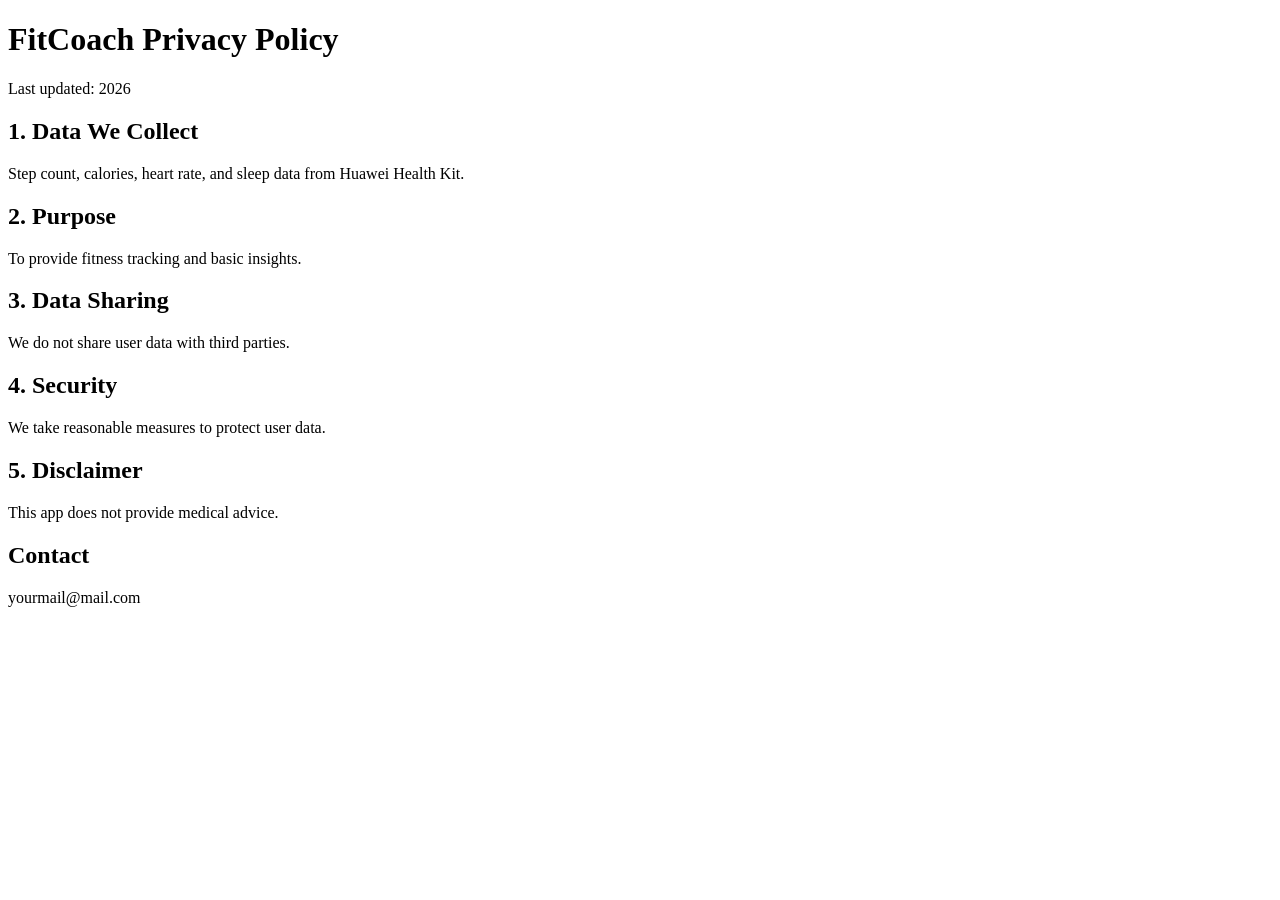
==== privacy.html @ 081ae704 "Create privacy.html" ====
<!DOCTYPE html>
<html>
<head>
  <title>FitCoach Privacy Policy</title>
  <meta charset="UTF-8">
</head>
<body>
  <h1>FitCoach Privacy Policy</h1>
  <p>Last updated: 2026</p>

  <h2>1. Data We Collect</h2>
  <p>Step count, calories, heart rate, and sleep data from Huawei Health Kit.</p>

  <h2>2. Purpose</h2>
  <p>To provide fitness tracking and basic insights.</p>

  <h2>3. Data Sharing</h2>
  <p>We do not share user data with third parties.</p>

  <h2>4. Security</h2>
  <p>We take reasonable measures to protect user data.</p>

  <h2>5. Disclaimer</h2>
  <p>This app does not provide medical advice.</p>

  <h2>Contact</h2>
  <p>yourmail@mail.com</p>
</body>
</html>
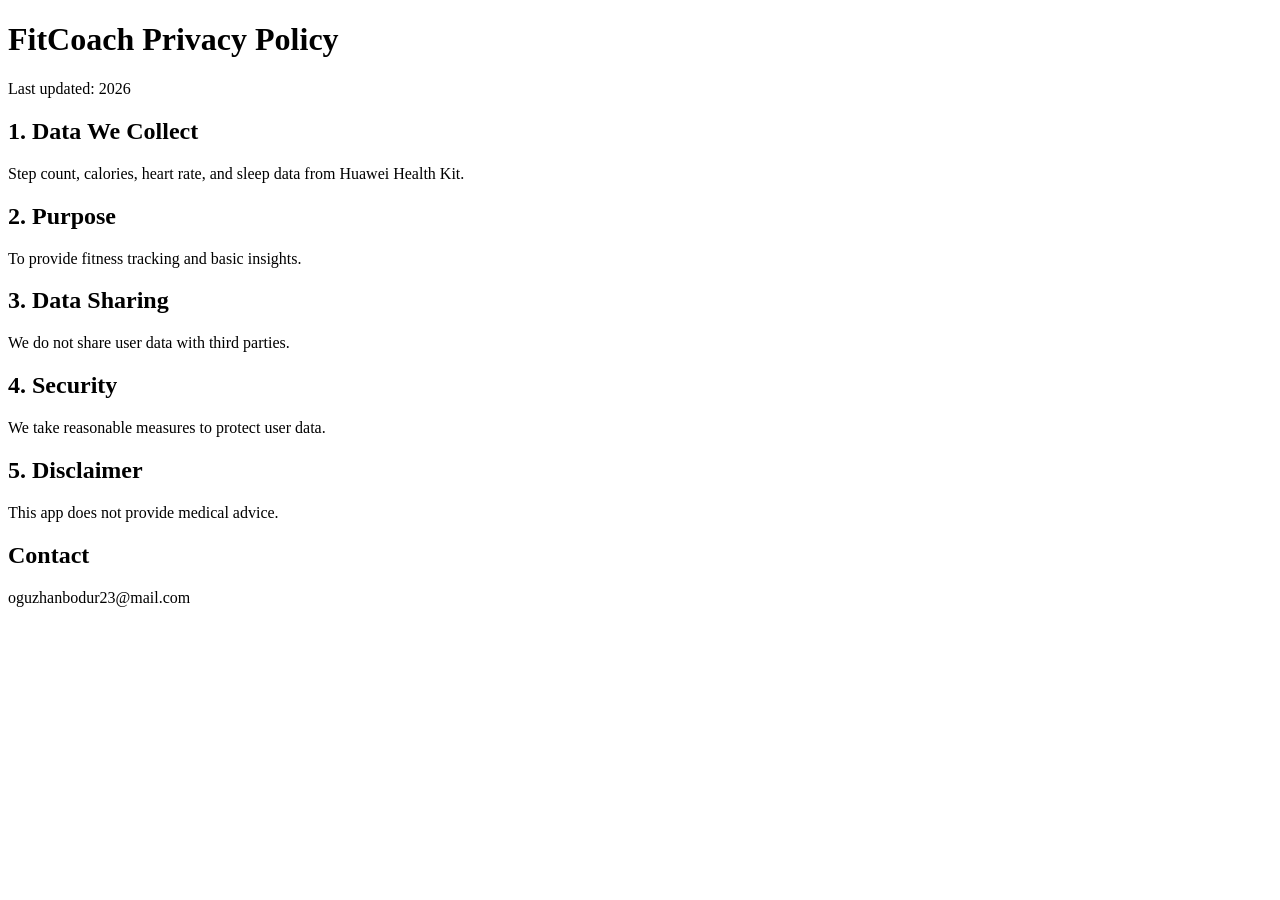
==== commit f3a43e09: "Update privacy.html" ====
--- a/privacy.html
+++ b/privacy.html
@@ -24,6 +24,6 @@
   <p>This app does not provide medical advice.</p>
 
   <h2>Contact</h2>
-  <p>yourmail@mail.com</p>
+  <p>oguzhanbodur23@mail.com</p>
 </body>
 </html>
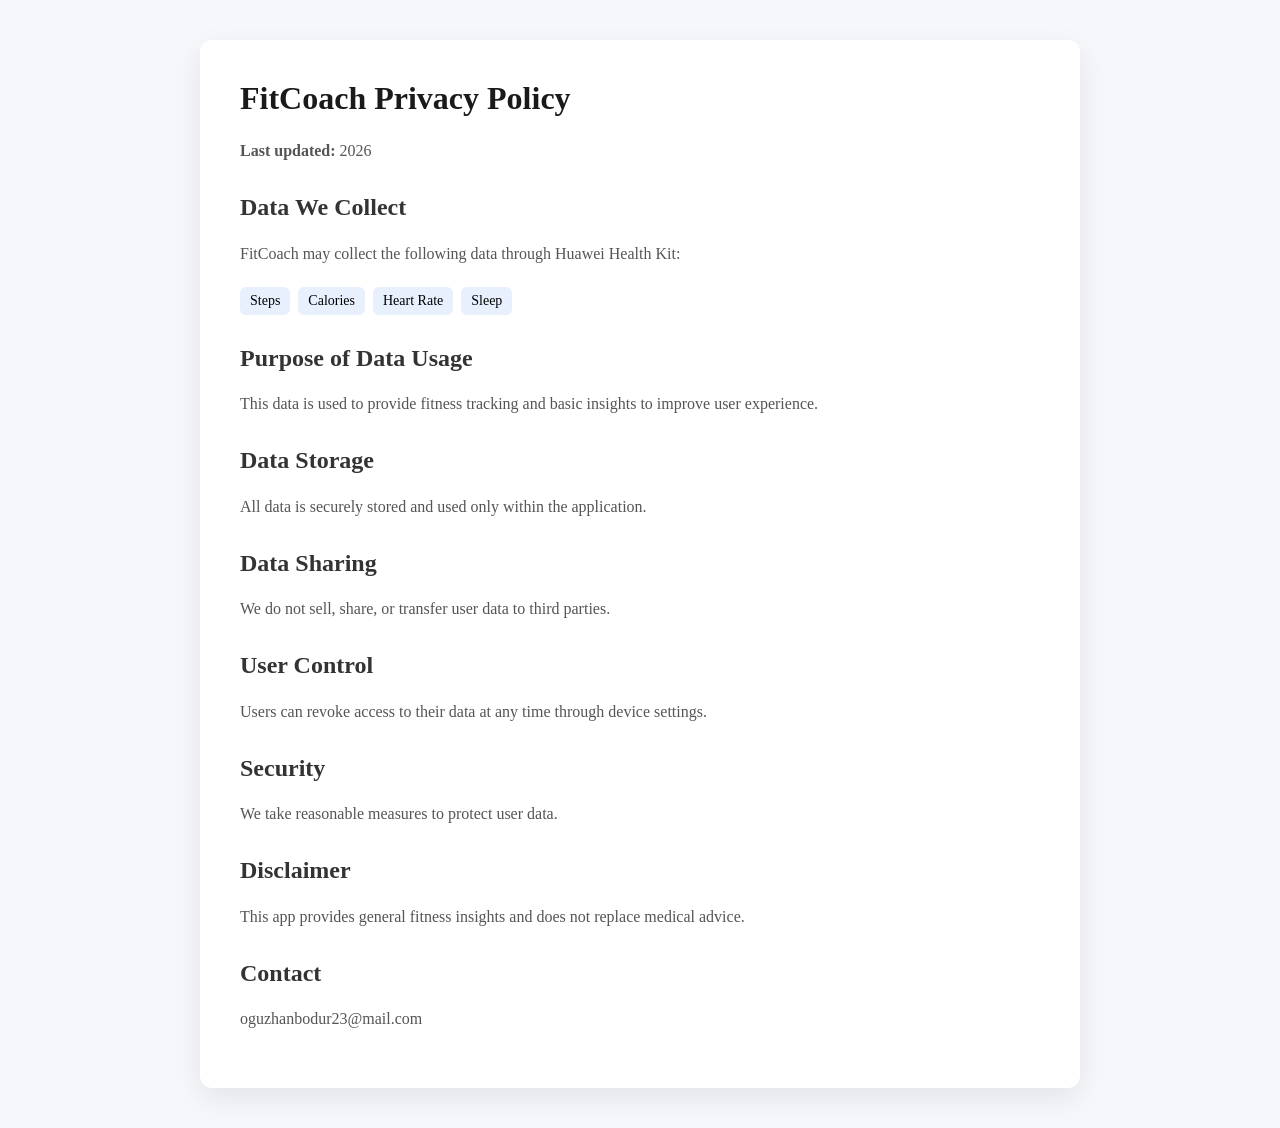
==== commit bd193969: "Update privacy.html" ====
--- a/privacy.html
+++ b/privacy.html
@@ -1,29 +1,81 @@
 <!DOCTYPE html>
-<html>
+<html lang="en">
 <head>
-  <title>FitCoach Privacy Policy</title>
-  <meta charset="UTF-8">
+<meta charset="UTF-8">
+<title>FitCoach Privacy Policy</title>
+<style>
+  body {
+    font-family: -apple-system, BlinkMacSystemFont, "Segoe UI", Roboto;
+    background: #f5f7fa;
+    margin: 0;
+    padding: 0;
+  }
+  .container {
+    max-width: 800px;
+    margin: 40px auto;
+    background: white;
+    padding: 40px;
+    border-radius: 12px;
+    box-shadow: 0 10px 30px rgba(0,0,0,0.08);
+  }
+  h1 {
+    margin-top: 0;
+    color: #1a1a1a;
+  }
+  h2 {
+    margin-top: 30px;
+    color: #333;
+  }
+  p {
+    color: #555;
+    line-height: 1.6;
+  }
+  .tag {
+    background: #e8f0fe;
+    padding: 6px 10px;
+    border-radius: 6px;
+    display: inline-block;
+    margin: 4px 4px 0 0;
+    font-size: 14px;
+  }
+</style>
 </head>
 <body>
+
+<div class="container">
   <h1>FitCoach Privacy Policy</h1>
-  <p>Last updated: 2026</p>
+  <p><strong>Last updated:</strong> 2026</p>
 
-  <h2>1. Data We Collect</h2>
-  <p>Step count, calories, heart rate, and sleep data from Huawei Health Kit.</p>
+  <h2>Data We Collect</h2>
+  <p>FitCoach may collect the following data through Huawei Health Kit:</p>
+  <div>
+    <span class="tag">Steps</span>
+    <span class="tag">Calories</span>
+    <span class="tag">Heart Rate</span>
+    <span class="tag">Sleep</span>
+  </div>
 
-  <h2>2. Purpose</h2>
-  <p>To provide fitness tracking and basic insights.</p>
+  <h2>Purpose of Data Usage</h2>
+  <p>This data is used to provide fitness tracking and basic insights to improve user experience.</p>
 
-  <h2>3. Data Sharing</h2>
-  <p>We do not share user data with third parties.</p>
+  <h2>Data Storage</h2>
+  <p>All data is securely stored and used only within the application.</p>
 
-  <h2>4. Security</h2>
+  <h2>Data Sharing</h2>
+  <p>We do not sell, share, or transfer user data to third parties.</p>
+
+  <h2>User Control</h2>
+  <p>Users can revoke access to their data at any time through device settings.</p>
+
+  <h2>Security</h2>
   <p>We take reasonable measures to protect user data.</p>
 
-  <h2>5. Disclaimer</h2>
-  <p>This app does not provide medical advice.</p>
+  <h2>Disclaimer</h2>
+  <p>This app provides general fitness insights and does not replace medical advice.</p>
 
   <h2>Contact</h2>
   <p>oguzhanbodur23@mail.com</p>
+</div>
+
 </body>
 </html>
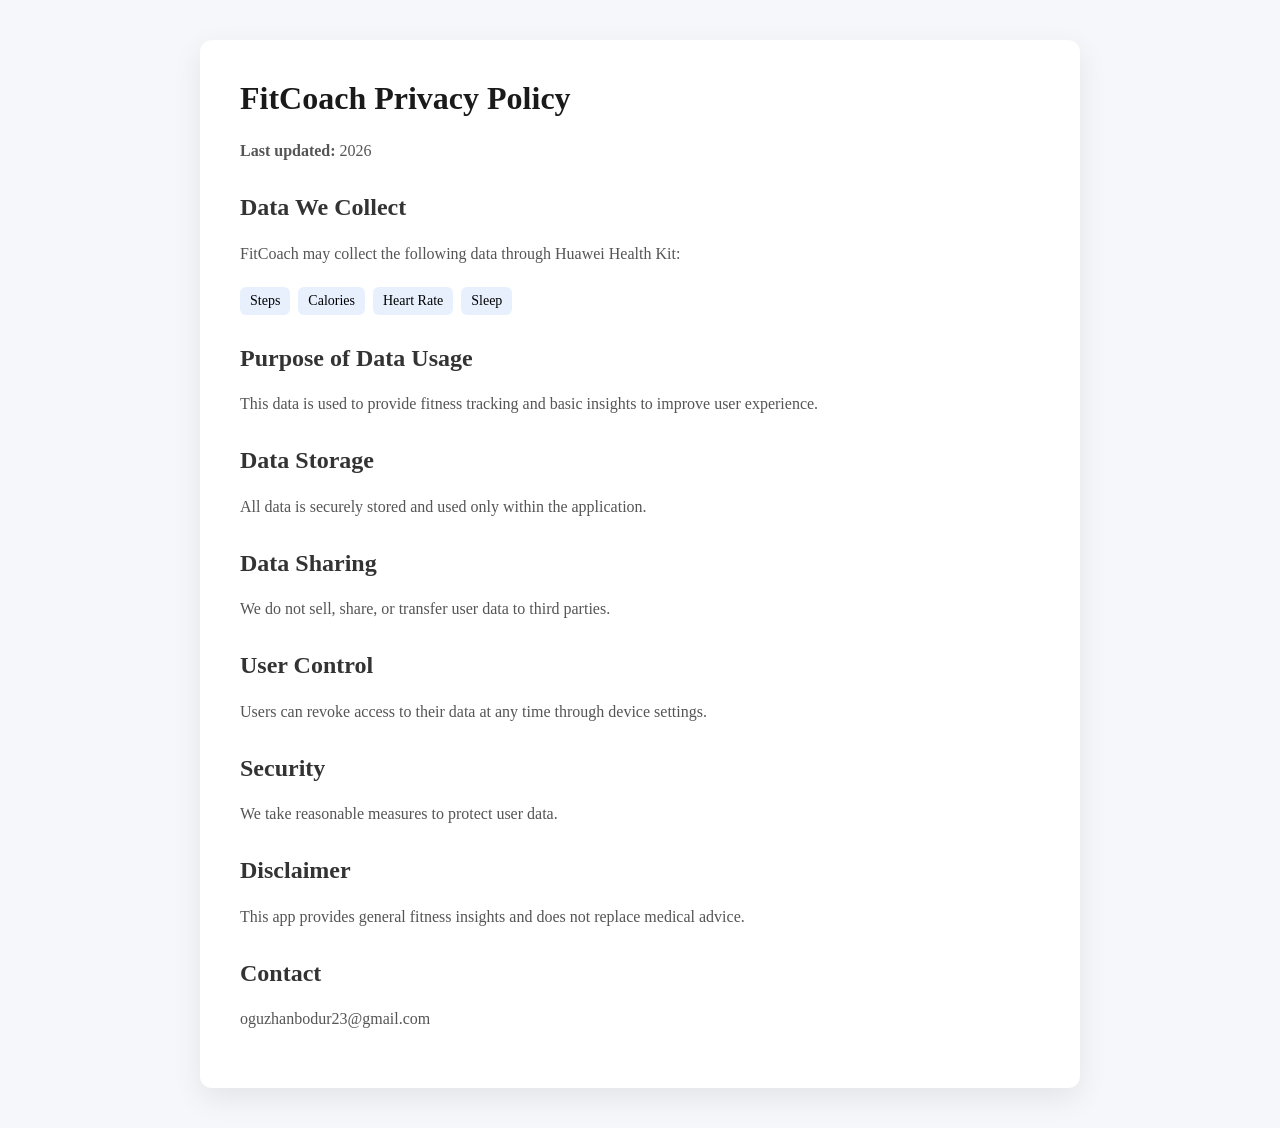
==== commit fab7ddd2: "Update contact email from Gmail to Yahoo" ====
--- a/privacy.html
+++ b/privacy.html
@@ -74,7 +74,7 @@
   <p>This app provides general fitness insights and does not replace medical advice.</p>
 
   <h2>Contact</h2>
-  <p>oguzhanbodur23@mail.com</p>
+  <p>oguzhanbodur23@gmail.com</p>
 </div>
 
 </body>
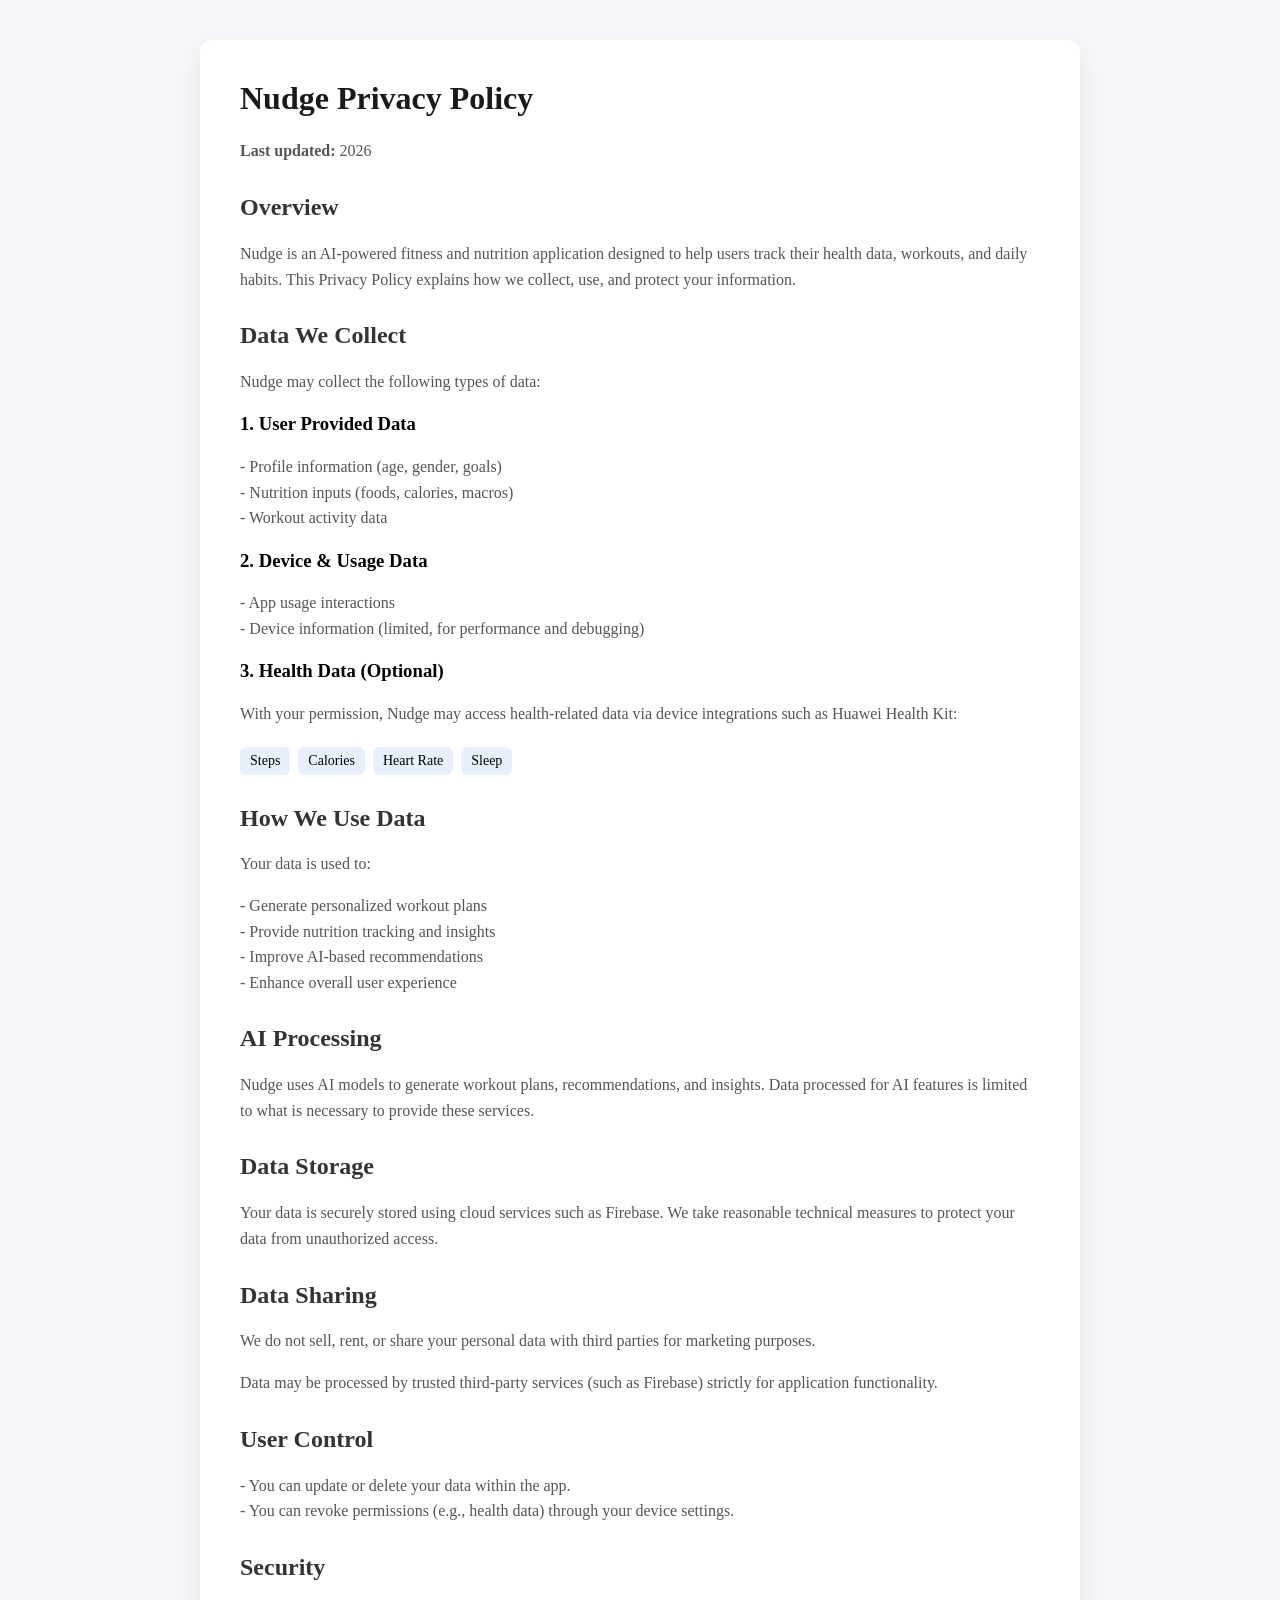
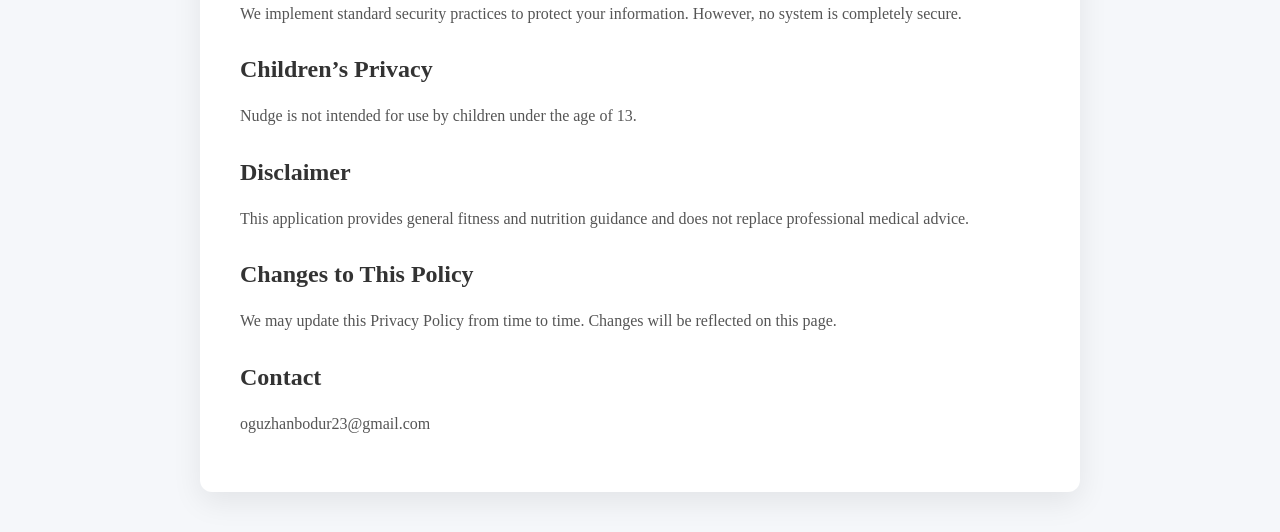
==== commit b9ce0038: "Update privacy.html" ====
--- a/privacy.html
+++ b/privacy.html
@@ -2,7 +2,7 @@
 <html lang="en">
 <head>
 <meta charset="UTF-8">
-<title>FitCoach Privacy Policy</title>
+<title>Nudge Privacy Policy</title>
 <style>
   body {
     font-family: -apple-system, BlinkMacSystemFont, "Segoe UI", Roboto;
@@ -18,18 +18,9 @@
     border-radius: 12px;
     box-shadow: 0 10px 30px rgba(0,0,0,0.08);
   }
-  h1 {
-    margin-top: 0;
-    color: #1a1a1a;
-  }
-  h2 {
-    margin-top: 30px;
-    color: #333;
-  }
-  p {
-    color: #555;
-    line-height: 1.6;
-  }
+  h1 { margin-top: 0; color: #1a1a1a; }
+  h2 { margin-top: 30px; color: #333; }
+  p { color: #555; line-height: 1.6; }
   .tag {
     background: #e8f0fe;
     padding: 6px 10px;
@@ -43,11 +34,30 @@
 <body>
 
 <div class="container">
-  <h1>FitCoach Privacy Policy</h1>
+  <h1>Nudge Privacy Policy</h1>
   <p><strong>Last updated:</strong> 2026</p>
 
+  <h2>Overview</h2>
+  <p>Nudge is an AI-powered fitness and nutrition application designed to help users track their health data, workouts, and daily habits. This Privacy Policy explains how we collect, use, and protect your information.</p>
+
   <h2>Data We Collect</h2>
-  <p>FitCoach may collect the following data through Huawei Health Kit:</p>
+  <p>Nudge may collect the following types of data:</p>
+
+  <h3>1. User Provided Data</h3>
+  <p>
+    - Profile information (age, gender, goals)<br>
+    - Nutrition inputs (foods, calories, macros)<br>
+    - Workout activity data
+  </p>
+
+  <h3>2. Device & Usage Data</h3>
+  <p>
+    - App usage interactions<br>
+    - Device information (limited, for performance and debugging)
+  </p>
+
+  <h3>3. Health Data (Optional)</h3>
+  <p>With your permission, Nudge may access health-related data via device integrations such as Huawei Health Kit:</p>
   <div>
     <span class="tag">Steps</span>
     <span class="tag">Calories</span>
@@ -55,26 +65,47 @@
     <span class="tag">Sleep</span>
   </div>
 
-  <h2>Purpose of Data Usage</h2>
-  <p>This data is used to provide fitness tracking and basic insights to improve user experience.</p>
+  <h2>How We Use Data</h2>
+  <p>Your data is used to:</p>
+  <p>
+    - Generate personalized workout plans<br>
+    - Provide nutrition tracking and insights<br>
+    - Improve AI-based recommendations<br>
+    - Enhance overall user experience
+  </p>
+
+  <h2>AI Processing</h2>
+  <p>Nudge uses AI models to generate workout plans, recommendations, and insights. Data processed for AI features is limited to what is necessary to provide these services.</p>
 
   <h2>Data Storage</h2>
-  <p>All data is securely stored and used only within the application.</p>
+  <p>Your data is securely stored using cloud services such as Firebase. We take reasonable technical measures to protect your data from unauthorized access.</p>
 
   <h2>Data Sharing</h2>
-  <p>We do not sell, share, or transfer user data to third parties.</p>
+  <p>We do not sell, rent, or share your personal data with third parties for marketing purposes.</p>
+
+  <p>Data may be processed by trusted third-party services (such as Firebase) strictly for application functionality.</p>
 
   <h2>User Control</h2>
-  <p>Users can revoke access to their data at any time through device settings.</p>
+  <p>
+    - You can update or delete your data within the app.<br>
+    - You can revoke permissions (e.g., health data) through your device settings.
+  </p>
 
   <h2>Security</h2>
-  <p>We take reasonable measures to protect user data.</p>
+  <p>We implement standard security practices to protect your information. However, no system is completely secure.</p>
+
+  <h2>Children’s Privacy</h2>
+  <p>Nudge is not intended for use by children under the age of 13.</p>
 
   <h2>Disclaimer</h2>
-  <p>This app provides general fitness insights and does not replace medical advice.</p>
+  <p>This application provides general fitness and nutrition guidance and does not replace professional medical advice.</p>
+
+  <h2>Changes to This Policy</h2>
+  <p>We may update this Privacy Policy from time to time. Changes will be reflected on this page.</p>
 
   <h2>Contact</h2>
   <p>oguzhanbodur23@gmail.com</p>
+
 </div>
 
 </body>
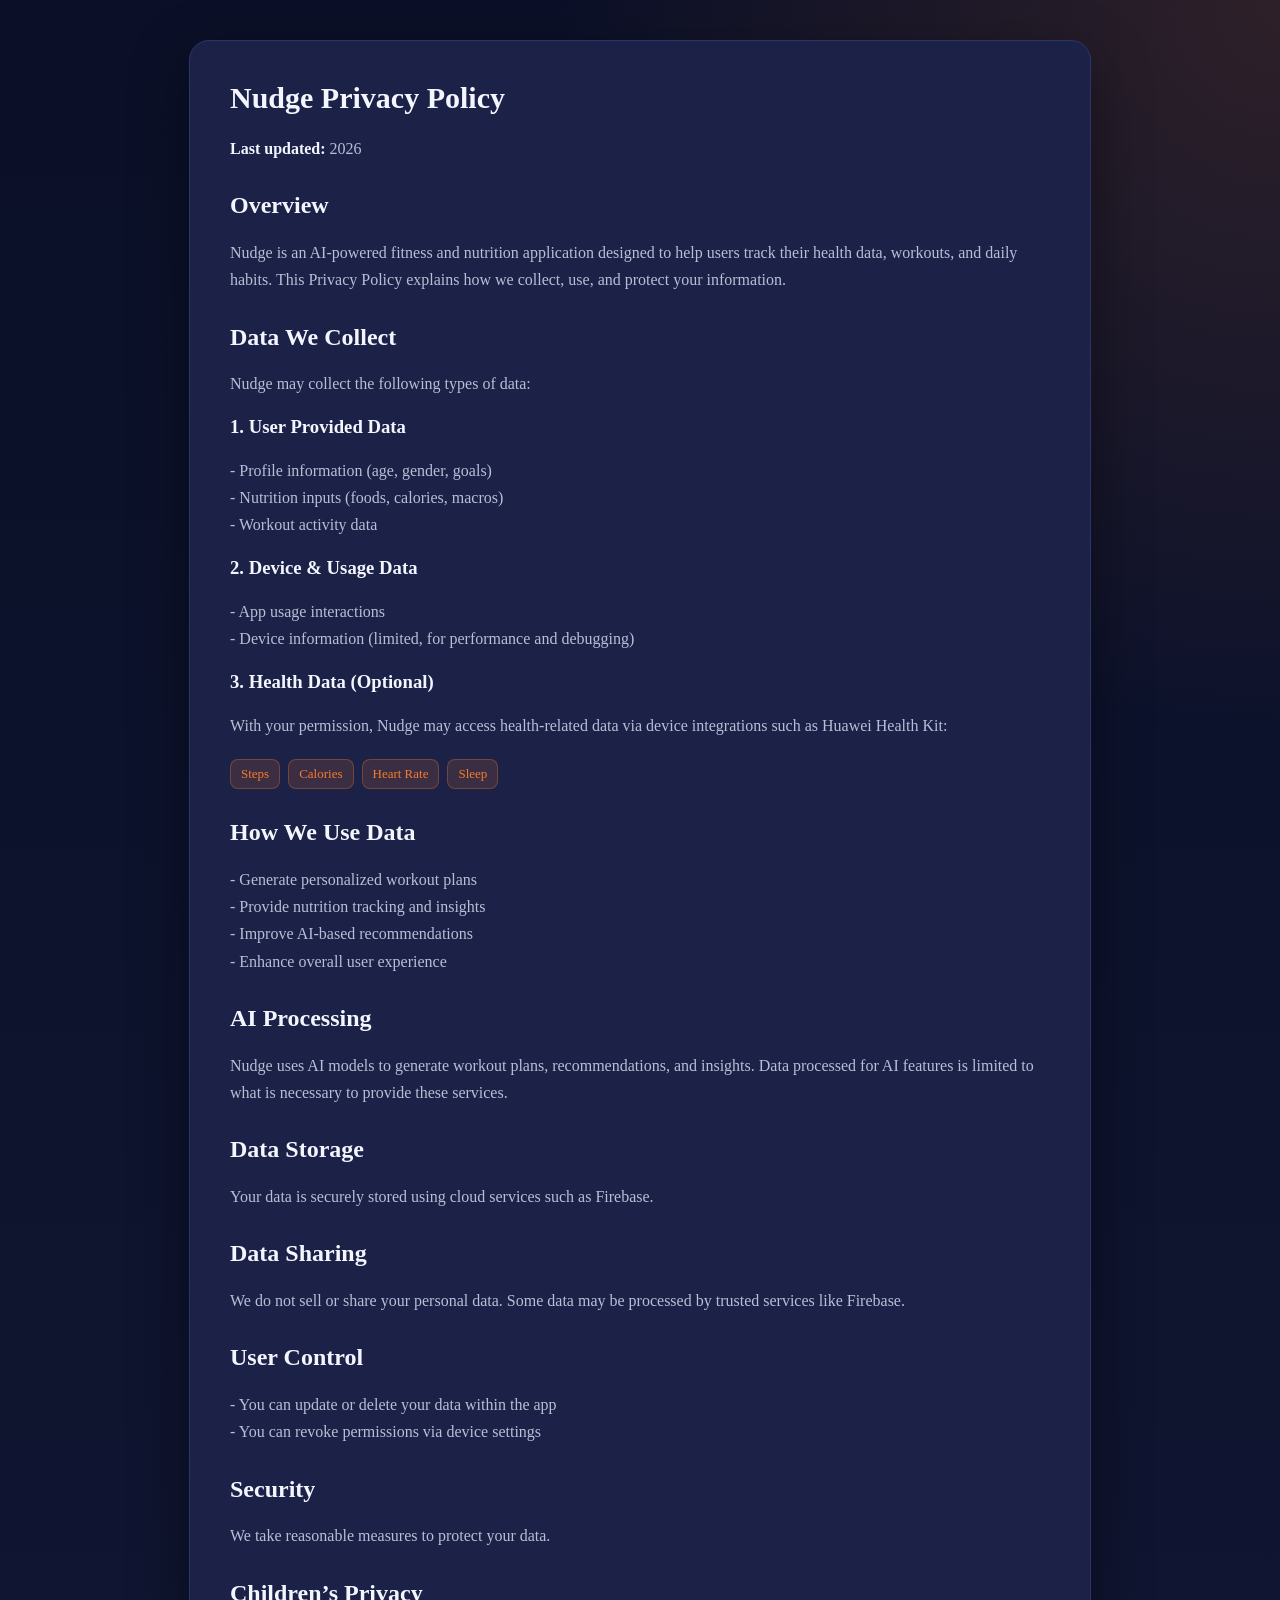
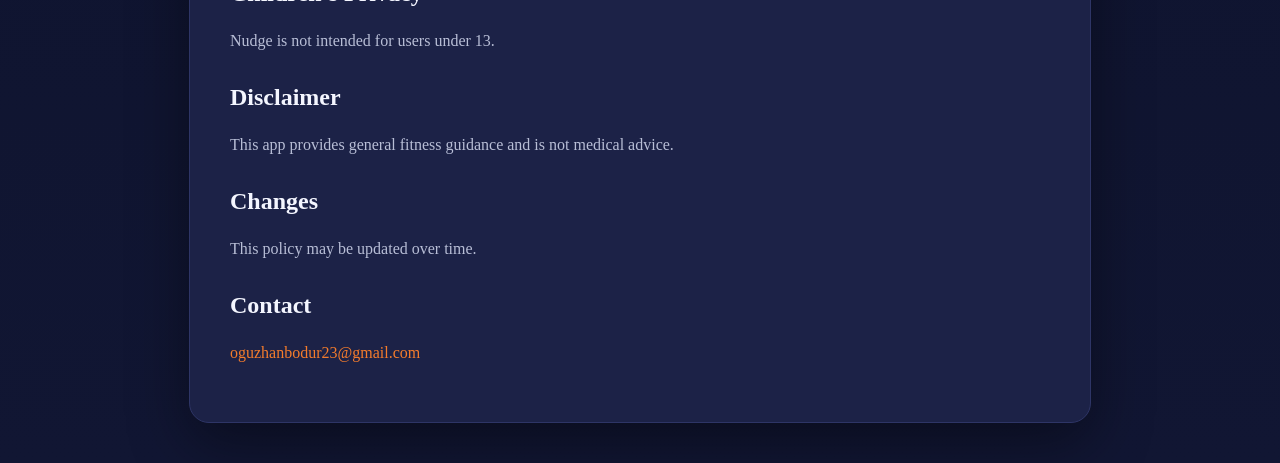
==== commit 7bd67fd8: "Update privacy.html" ====
--- a/privacy.html
+++ b/privacy.html
@@ -3,33 +3,82 @@
 <head>
 <meta charset="UTF-8">
 <title>Nudge Privacy Policy</title>
+
 <style>
-  body {
-    font-family: -apple-system, BlinkMacSystemFont, "Segoe UI", Roboto;
-    background: #f5f7fa;
-    margin: 0;
-    padding: 0;
-  }
-  .container {
-    max-width: 800px;
-    margin: 40px auto;
-    background: white;
-    padding: 40px;
-    border-radius: 12px;
-    box-shadow: 0 10px 30px rgba(0,0,0,0.08);
-  }
-  h1 { margin-top: 0; color: #1a1a1a; }
-  h2 { margin-top: 30px; color: #333; }
-  p { color: #555; line-height: 1.6; }
-  .tag {
-    background: #e8f0fe;
-    padding: 6px 10px;
-    border-radius: 6px;
-    display: inline-block;
-    margin: 4px 4px 0 0;
-    font-size: 14px;
-  }
+:root {
+  --bg-dark: #0b1028;
+  --bg: #111633;
+  --card: #1c2247;
+  --border: #2e3566;
+  --text: #f4f6ff;
+  --muted: #b8bed6;
+  --accent: #f47c2c;
+}
+
+body {
+  margin: 0;
+  font-family: -apple-system, BlinkMacSystemFont, "Segoe UI", Roboto;
+  background:
+    radial-gradient(circle at top right, rgba(244,124,44,0.15), transparent 30%),
+    linear-gradient(180deg, var(--bg-dark), var(--bg));
+  color: var(--text);
+}
+
+.container {
+  max-width: 820px;
+  margin: 40px auto;
+  padding: 40px;
+  background: var(--card);
+  border-radius: 20px;
+  border: 1px solid var(--border);
+  box-shadow: 0 20px 60px rgba(0,0,0,0.4);
+}
+
+h1 {
+  margin-top: 0;
+  color: var(--text);
+  font-size: 30px;
+}
+
+h2 {
+  margin-top: 30px;
+  color: var(--text);
+}
+
+h3 {
+  color: var(--text);
+}
+
+p {
+  color: var(--muted);
+  line-height: 1.7;
+}
+
+.tag {
+  background: rgba(244,124,44,0.15);
+  color: var(--accent);
+  padding: 6px 10px;
+  border-radius: 8px;
+  display: inline-block;
+  margin: 4px 4px 0 0;
+  font-size: 13px;
+  border: 1px solid rgba(244,124,44,0.3);
+}
+
+a {
+  color: var(--accent);
+  text-decoration: none;
+}
+
+a:hover {
+  text-decoration: underline;
+}
+
+strong {
+  color: var(--text);
+}
 </style>
+
 </head>
 <body>
 
@@ -66,7 +115,6 @@
   </div>
 
   <h2>How We Use Data</h2>
-  <p>Your data is used to:</p>
   <p>
     - Generate personalized workout plans<br>
     - Provide nutrition tracking and insights<br>
@@ -78,33 +126,31 @@
   <p>Nudge uses AI models to generate workout plans, recommendations, and insights. Data processed for AI features is limited to what is necessary to provide these services.</p>
 
   <h2>Data Storage</h2>
-  <p>Your data is securely stored using cloud services such as Firebase. We take reasonable technical measures to protect your data from unauthorized access.</p>
+  <p>Your data is securely stored using cloud services such as Firebase.</p>
 
   <h2>Data Sharing</h2>
-  <p>We do not sell, rent, or share your personal data with third parties for marketing purposes.</p>
-
-  <p>Data may be processed by trusted third-party services (such as Firebase) strictly for application functionality.</p>
+  <p>We do not sell or share your personal data. Some data may be processed by trusted services like Firebase.</p>
 
   <h2>User Control</h2>
   <p>
-    - You can update or delete your data within the app.<br>
-    - You can revoke permissions (e.g., health data) through your device settings.
+    - You can update or delete your data within the app<br>
+    - You can revoke permissions via device settings
   </p>
 
   <h2>Security</h2>
-  <p>We implement standard security practices to protect your information. However, no system is completely secure.</p>
+  <p>We take reasonable measures to protect your data.</p>
 
   <h2>Children’s Privacy</h2>
-  <p>Nudge is not intended for use by children under the age of 13.</p>
+  <p>Nudge is not intended for users under 13.</p>
 
   <h2>Disclaimer</h2>
-  <p>This application provides general fitness and nutrition guidance and does not replace professional medical advice.</p>
+  <p>This app provides general fitness guidance and is not medical advice.</p>
 
-  <h2>Changes to This Policy</h2>
-  <p>We may update this Privacy Policy from time to time. Changes will be reflected on this page.</p>
+  <h2>Changes</h2>
+  <p>This policy may be updated over time.</p>
 
   <h2>Contact</h2>
-  <p>oguzhanbodur23@gmail.com</p>
+  <p><a href="mailto:oguzhanbodur23@gmail.com">oguzhanbodur23@gmail.com</a></p>
 
 </div>
 
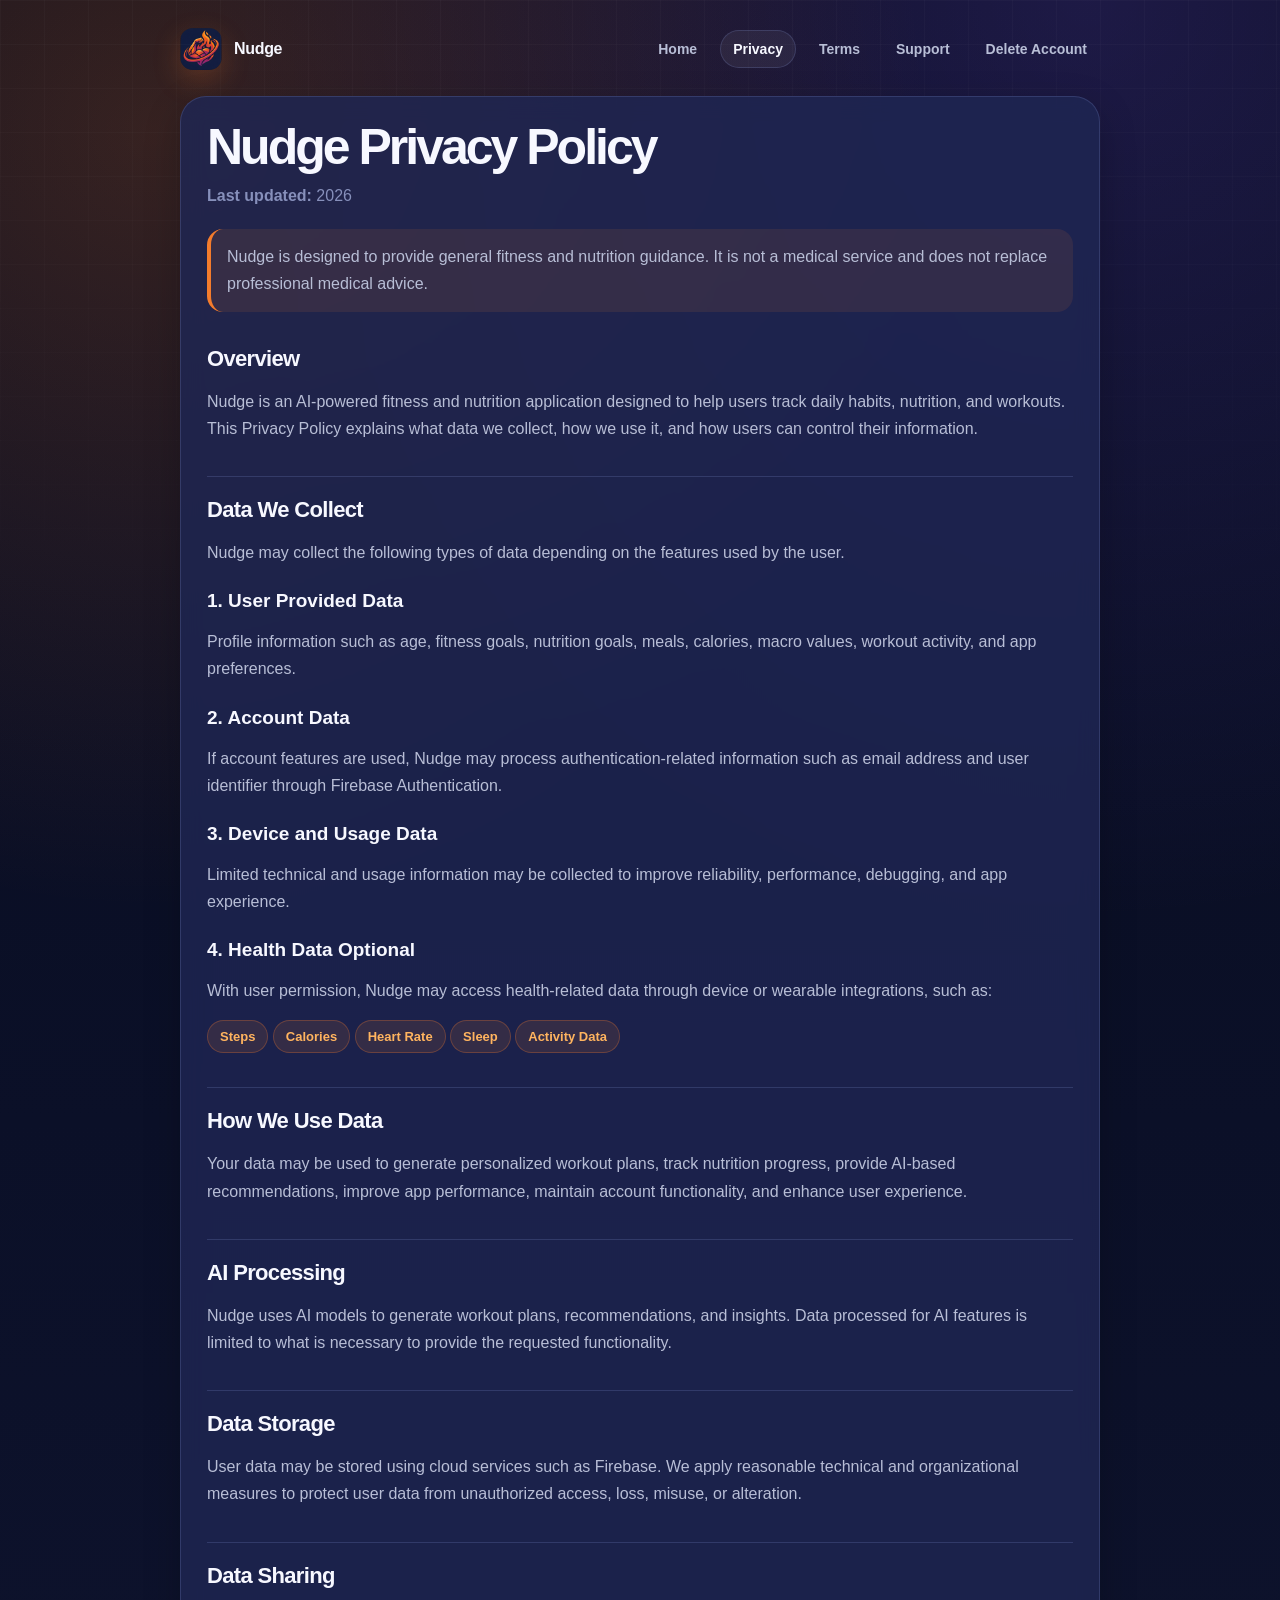
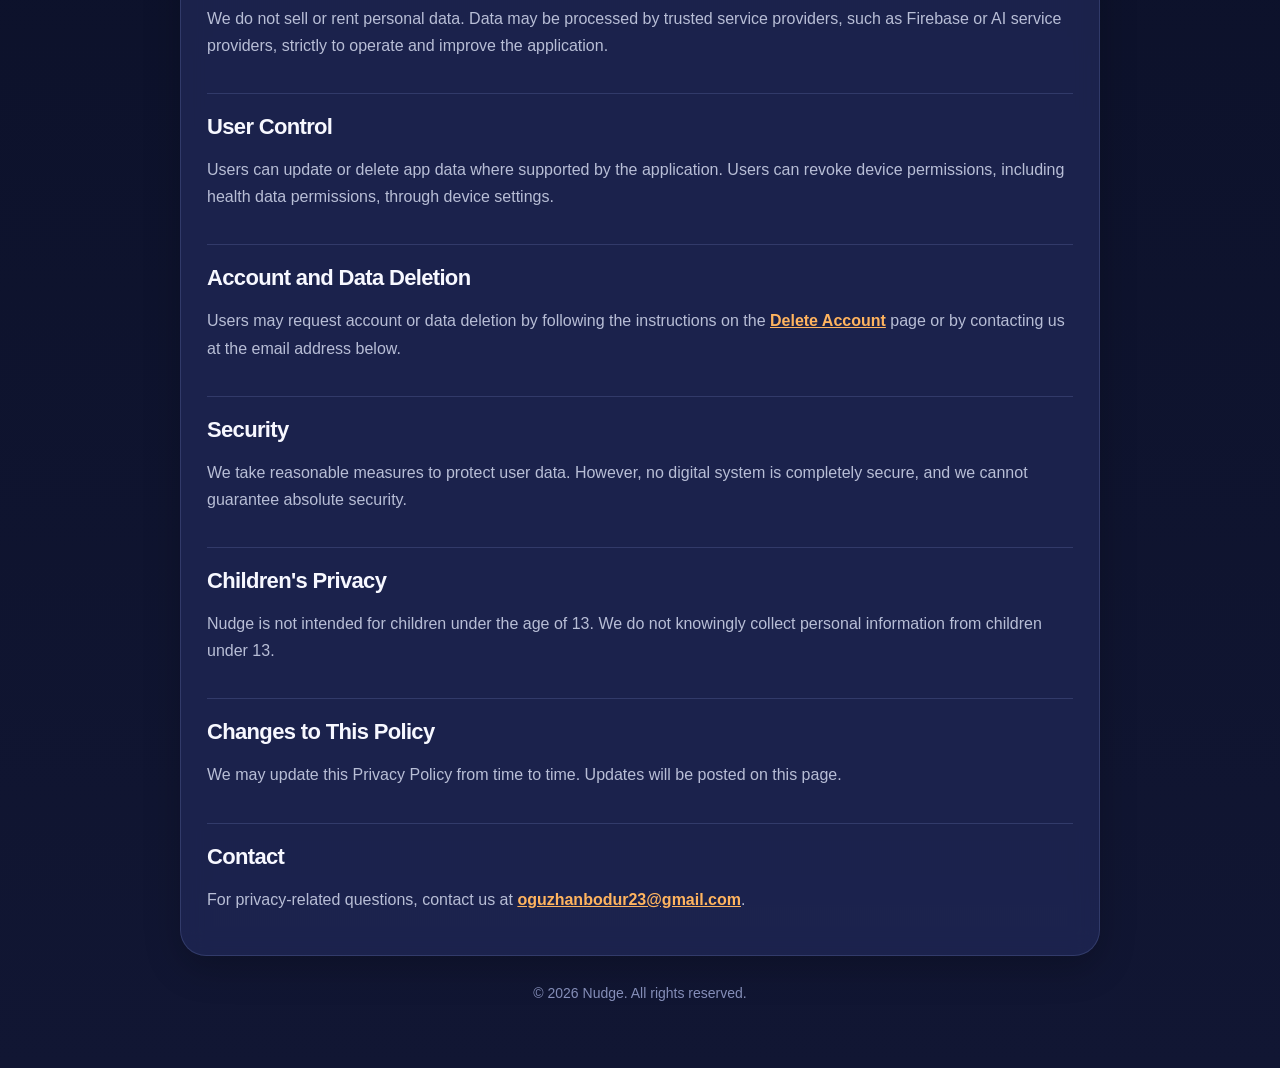
==== commit ede8178a: "Add files via upload" ====
--- a/privacy.html
+++ b/privacy.html
@@ -1,158 +1,93 @@
 <!DOCTYPE html>
 <html lang="en">
 <head>
-<meta charset="UTF-8">
-<title>Nudge Privacy Policy</title>
-
-<style>
-:root {
-  --bg-dark: #0b1028;
-  --bg: #111633;
-  --card: #1c2247;
-  --border: #2e3566;
-  --text: #f4f6ff;
-  --muted: #b8bed6;
-  --accent: #f47c2c;
-}
-
-body {
-  margin: 0;
-  font-family: -apple-system, BlinkMacSystemFont, "Segoe UI", Roboto;
-  background:
-    radial-gradient(circle at top right, rgba(244,124,44,0.15), transparent 30%),
-    linear-gradient(180deg, var(--bg-dark), var(--bg));
-  color: var(--text);
-}
-
-.container {
-  max-width: 820px;
-  margin: 40px auto;
-  padding: 40px;
-  background: var(--card);
-  border-radius: 20px;
-  border: 1px solid var(--border);
-  box-shadow: 0 20px 60px rgba(0,0,0,0.4);
-}
-
-h1 {
-  margin-top: 0;
-  color: var(--text);
-  font-size: 30px;
-}
-
-h2 {
-  margin-top: 30px;
-  color: var(--text);
-}
-
-h3 {
-  color: var(--text);
-}
-
-p {
-  color: var(--muted);
-  line-height: 1.7;
-}
-
-.tag {
-  background: rgba(244,124,44,0.15);
-  color: var(--accent);
-  padding: 6px 10px;
-  border-radius: 8px;
-  display: inline-block;
-  margin: 4px 4px 0 0;
-  font-size: 13px;
-  border: 1px solid rgba(244,124,44,0.3);
-}
-
-a {
-  color: var(--accent);
-  text-decoration: none;
-}
-
-a:hover {
-  text-decoration: underline;
-}
-
-strong {
-  color: var(--text);
-}
-</style>
-
+  <meta charset="UTF-8" />
+  <meta name="viewport" content="width=device-width, initial-scale=1.0" />
+  <meta name="description" content="Nudge Privacy Policy" />
+  <title>Nudge Privacy Policy</title>
+  <link rel="icon" href="assets/logo.png" />
+  <link rel="apple-touch-icon" href="assets/logo.png" />
+  <link rel="stylesheet" href="style.css" />
 </head>
 <body>
+  <main class="page legal-shell">
+    <nav class="nav">
+      <a class="nav-brand" href="index.html">
+        <img class="nav-logo" src="assets/logo.png" alt="Nudge logo" />
+        <span>Nudge</span>
+      </a>
+      <div class="nav-links">
+        <a href="index.html">Home</a>
+        <a class="active" href="privacy.html">Privacy</a>
+        <a href="terms.html">Terms</a>
+        <a href="support.html">Support</a>
+        <a href="delete-account.html">Delete Account</a>
+      </div>
+    </nav>
 
-<div class="container">
-  <h1>Nudge Privacy Policy</h1>
-  <p><strong>Last updated:</strong> 2026</p>
+    <article class="legal-card">
+      <h1>Nudge Privacy Policy</h1>
+      <p class="meta"><strong>Last updated:</strong> 2026</p>
 
-  <h2>Overview</h2>
-  <p>Nudge is an AI-powered fitness and nutrition application designed to help users track their health data, workouts, and daily habits. This Privacy Policy explains how we collect, use, and protect your information.</p>
+      <p class="notice">Nudge is designed to provide general fitness and nutrition guidance. It is not a medical service and does not replace professional medical advice.</p>
 
-  <h2>Data We Collect</h2>
-  <p>Nudge may collect the following types of data:</p>
+      <h2>Overview</h2>
+      <p>Nudge is an AI-powered fitness and nutrition application designed to help users track daily habits, nutrition, and workouts. This Privacy Policy explains what data we collect, how we use it, and how users can control their information.</p>
 
-  <h3>1. User Provided Data</h3>
-  <p>
-    - Profile information (age, gender, goals)<br>
-    - Nutrition inputs (foods, calories, macros)<br>
-    - Workout activity data
-  </p>
+      <h2>Data We Collect</h2>
+      <p>Nudge may collect the following types of data depending on the features used by the user.</p>
 
-  <h3>2. Device & Usage Data</h3>
-  <p>
-    - App usage interactions<br>
-    - Device information (limited, for performance and debugging)
-  </p>
+      <h3>1. User Provided Data</h3>
+      <p>Profile information such as age, fitness goals, nutrition goals, meals, calories, macro values, workout activity, and app preferences.</p>
 
-  <h3>3. Health Data (Optional)</h3>
-  <p>With your permission, Nudge may access health-related data via device integrations such as Huawei Health Kit:</p>
-  <div>
-    <span class="tag">Steps</span>
-    <span class="tag">Calories</span>
-    <span class="tag">Heart Rate</span>
-    <span class="tag">Sleep</span>
-  </div>
+      <h3>2. Account Data</h3>
+      <p>If account features are used, Nudge may process authentication-related information such as email address and user identifier through Firebase Authentication.</p>
 
-  <h2>How We Use Data</h2>
-  <p>
-    - Generate personalized workout plans<br>
-    - Provide nutrition tracking and insights<br>
-    - Improve AI-based recommendations<br>
-    - Enhance overall user experience
-  </p>
+      <h3>3. Device and Usage Data</h3>
+      <p>Limited technical and usage information may be collected to improve reliability, performance, debugging, and app experience.</p>
 
-  <h2>AI Processing</h2>
-  <p>Nudge uses AI models to generate workout plans, recommendations, and insights. Data processed for AI features is limited to what is necessary to provide these services.</p>
+      <h3>4. Health Data Optional</h3>
+      <p>With user permission, Nudge may access health-related data through device or wearable integrations, such as:</p>
+      <div>
+        <span class="tag">Steps</span>
+        <span class="tag">Calories</span>
+        <span class="tag">Heart Rate</span>
+        <span class="tag">Sleep</span>
+        <span class="tag">Activity Data</span>
+      </div>
 
-  <h2>Data Storage</h2>
-  <p>Your data is securely stored using cloud services such as Firebase.</p>
+      <h2>How We Use Data</h2>
+      <p>Your data may be used to generate personalized workout plans, track nutrition progress, provide AI-based recommendations, improve app performance, maintain account functionality, and enhance user experience.</p>
 
-  <h2>Data Sharing</h2>
-  <p>We do not sell or share your personal data. Some data may be processed by trusted services like Firebase.</p>
+      <h2>AI Processing</h2>
+      <p>Nudge uses AI models to generate workout plans, recommendations, and insights. Data processed for AI features is limited to what is necessary to provide the requested functionality.</p>
 
-  <h2>User Control</h2>
-  <p>
-    - You can update or delete your data within the app<br>
-    - You can revoke permissions via device settings
-  </p>
+      <h2>Data Storage</h2>
+      <p>User data may be stored using cloud services such as Firebase. We apply reasonable technical and organizational measures to protect user data from unauthorized access, loss, misuse, or alteration.</p>
 
-  <h2>Security</h2>
-  <p>We take reasonable measures to protect your data.</p>
+      <h2>Data Sharing</h2>
+      <p>We do not sell or rent personal data. Data may be processed by trusted service providers, such as Firebase or AI service providers, strictly to operate and improve the application.</p>
 
-  <h2>Children’s Privacy</h2>
-  <p>Nudge is not intended for users under 13.</p>
+      <h2>User Control</h2>
+      <p>Users can update or delete app data where supported by the application. Users can revoke device permissions, including health data permissions, through device settings.</p>
 
-  <h2>Disclaimer</h2>
-  <p>This app provides general fitness guidance and is not medical advice.</p>
+      <h2>Account and Data Deletion</h2>
+      <p>Users may request account or data deletion by following the instructions on the <a href="delete-account.html">Delete Account</a> page or by contacting us at the email address below.</p>
 
-  <h2>Changes</h2>
-  <p>This policy may be updated over time.</p>
+      <h2>Security</h2>
+      <p>We take reasonable measures to protect user data. However, no digital system is completely secure, and we cannot guarantee absolute security.</p>
 
-  <h2>Contact</h2>
-  <p><a href="mailto:oguzhanbodur23@gmail.com">oguzhanbodur23@gmail.com</a></p>
+      <h2>Children's Privacy</h2>
+      <p>Nudge is not intended for children under the age of 13. We do not knowingly collect personal information from children under 13.</p>
 
-</div>
+      <h2>Changes to This Policy</h2>
+      <p>We may update this Privacy Policy from time to time. Updates will be posted on this page.</p>
 
+      <h2>Contact</h2>
+      <p>For privacy-related questions, contact us at <a href="mailto:oguzhanbodur23@gmail.com">oguzhanbodur23@gmail.com</a>.</p>
+    </article>
+
+    <p class="footer">© 2026 Nudge. All rights reserved.</p>
+  </main>
 </body>
 </html>
--- a/style.css
+++ b/style.css
@@ -0,0 +1,324 @@
+:root {
+  --bg-0: #070b1d;
+  --bg-1: #0b1028;
+  --bg-2: #111633;
+  --card: rgba(31, 39, 83, 0.82);
+  --card-solid: #1c2247;
+  --card-2: rgba(43, 36, 82, 0.88);
+  --border: rgba(130, 145, 210, 0.22);
+  --text: #f7f8ff;
+  --muted: #b8bed6;
+  --soft: #8790bb;
+  --accent: #f47c2c;
+  --accent-2: #ffb45f;
+  --danger: #ff7a7a;
+  --success: #7ee2a8;
+  --shadow: 0 24px 80px rgba(0, 0, 0, 0.42);
+}
+
+* { box-sizing: border-box; }
+
+html { scroll-behavior: smooth; }
+
+body {
+  margin: 0;
+  min-height: 100vh;
+  font-family: -apple-system, BlinkMacSystemFont, "Segoe UI", Roboto, Inter, Arial, sans-serif;
+  color: var(--text);
+  background:
+    radial-gradient(circle at 12% 5%, rgba(244, 124, 44, 0.20), transparent 28%),
+    radial-gradient(circle at 85% 0%, rgba(132, 92, 255, 0.18), transparent 32%),
+    linear-gradient(180deg, var(--bg-0), var(--bg-1) 42%, var(--bg-2));
+}
+
+body::before {
+  content: "";
+  position: fixed;
+  inset: 0;
+  pointer-events: none;
+  background-image:
+    linear-gradient(rgba(255,255,255,0.025) 1px, transparent 1px),
+    linear-gradient(90deg, rgba(255,255,255,0.025) 1px, transparent 1px);
+  background-size: 44px 44px;
+  mask-image: linear-gradient(to bottom, black, transparent 80%);
+}
+
+.page {
+  width: min(1080px, calc(100% - 32px));
+  margin: 0 auto;
+  padding: 28px 0 48px;
+}
+
+.nav {
+  display: flex;
+  align-items: center;
+  justify-content: space-between;
+  gap: 18px;
+  margin-bottom: 26px;
+}
+
+.nav-brand {
+  display: flex;
+  align-items: center;
+  gap: 12px;
+  color: var(--text);
+  text-decoration: none;
+  font-weight: 800;
+  letter-spacing: -0.02em;
+}
+
+.nav-logo {
+  width: 42px;
+  height: 42px;
+  border-radius: 13px;
+  box-shadow: 0 10px 28px rgba(244, 124, 44, 0.22);
+}
+
+.nav-links {
+  display: flex;
+  gap: 10px;
+  flex-wrap: wrap;
+  justify-content: flex-end;
+}
+
+.nav-links a {
+  color: var(--muted);
+  text-decoration: none;
+  font-size: 14px;
+  font-weight: 700;
+  padding: 10px 12px;
+  border: 1px solid transparent;
+  border-radius: 999px;
+}
+
+.nav-links a:hover,
+.nav-links a.active {
+  color: var(--text);
+  background: rgba(255,255,255,0.06);
+  border-color: var(--border);
+}
+
+.hero {
+  position: relative;
+  overflow: hidden;
+  display: grid;
+  grid-template-columns: 1.05fr 0.95fr;
+  gap: 34px;
+  align-items: center;
+  background: linear-gradient(135deg, rgba(34, 43, 89, 0.96), rgba(43, 36, 82, 0.92));
+  border: 1px solid var(--border);
+  border-radius: 34px;
+  padding: 42px;
+  box-shadow: var(--shadow);
+}
+
+.hero::after {
+  content: "";
+  position: absolute;
+  width: 420px;
+  height: 420px;
+  right: -160px;
+  top: -170px;
+  background: radial-gradient(circle, rgba(244, 124, 44, 0.24), transparent 68%);
+}
+
+.hero-content,
+.hero-visual { position: relative; z-index: 1; }
+
+.eyebrow {
+  display: inline-flex;
+  align-items: center;
+  gap: 8px;
+  color: var(--accent-2);
+  background: rgba(244, 124, 44, 0.12);
+  border: 1px solid rgba(244, 124, 44, 0.24);
+  border-radius: 999px;
+  padding: 8px 12px;
+  font-size: 13px;
+  font-weight: 800;
+  margin-bottom: 18px;
+}
+
+h1 {
+  margin: 0;
+  font-size: clamp(40px, 7vw, 76px);
+  line-height: 0.98;
+  letter-spacing: -0.06em;
+}
+
+h2 {
+  margin: 0 0 14px;
+  font-size: clamp(24px, 3vw, 36px);
+  letter-spacing: -0.03em;
+}
+
+h3 {
+  margin: 0 0 8px;
+  font-size: 19px;
+}
+
+p, li {
+  color: var(--muted);
+  line-height: 1.7;
+}
+
+.lead {
+  margin: 20px 0 0;
+  max-width: 640px;
+  font-size: 18px;
+}
+
+.hero-visual {
+  display: grid;
+  place-items: center;
+  min-height: 280px;
+}
+
+.app-logo-large {
+  width: min(310px, 78vw);
+  height: auto;
+  border-radius: 34px;
+  filter: drop-shadow(0 30px 60px rgba(0,0,0,0.45));
+}
+
+.cta-row,
+.links {
+  display: flex;
+  gap: 12px;
+  flex-wrap: wrap;
+  margin-top: 28px;
+}
+
+.btn {
+  display: inline-flex;
+  align-items: center;
+  justify-content: center;
+  gap: 8px;
+  min-height: 48px;
+  padding: 14px 18px;
+  border-radius: 16px;
+  color: #ffffff;
+  background: linear-gradient(135deg, var(--accent), #ff9b3d);
+  box-shadow: 0 14px 32px rgba(244, 124, 44, 0.25);
+  text-decoration: none;
+  font-weight: 900;
+}
+
+.btn.secondary {
+  background: rgba(255,255,255,0.07);
+  color: var(--text);
+  border: 1px solid var(--border);
+  box-shadow: none;
+}
+
+.grid {
+  display: grid;
+  grid-template-columns: repeat(3, 1fr);
+  gap: 16px;
+  margin-top: 24px;
+}
+
+.card,
+.section,
+.legal-card {
+  background: var(--card);
+  border: 1px solid var(--border);
+  border-radius: 26px;
+  padding: 26px;
+  box-shadow: 0 12px 36px rgba(0,0,0,0.22);
+  backdrop-filter: blur(12px);
+}
+
+.section { margin-top: 18px; }
+
+.card-icon {
+  width: 48px;
+  height: 48px;
+  display: grid;
+  place-items: center;
+  border-radius: 16px;
+  margin-bottom: 18px;
+  background: rgba(244, 124, 44, 0.13);
+  color: var(--accent-2);
+  font-size: 22px;
+}
+
+.flow {
+  display: flex;
+  flex-wrap: wrap;
+  gap: 10px;
+  margin-top: 16px;
+}
+
+.flow span,
+.tag {
+  display: inline-flex;
+  align-items: center;
+  border-radius: 999px;
+  padding: 8px 12px;
+  color: var(--accent-2);
+  background: rgba(244,124,44,0.12);
+  border: 1px solid rgba(244,124,44,0.28);
+  font-weight: 800;
+  font-size: 13px;
+}
+
+.legal-shell {
+  max-width: 920px;
+  margin: 0 auto;
+}
+
+.legal-card h1 {
+  font-size: clamp(32px, 5vw, 50px);
+  margin-bottom: 10px;
+}
+
+.legal-card h2 {
+  margin-top: 34px;
+  padding-top: 20px;
+  border-top: 1px solid var(--border);
+  font-size: 22px;
+}
+
+.legal-card h2:first-of-type {
+  border-top: 0;
+  padding-top: 0;
+}
+
+.legal-card h3 {
+  margin-top: 24px;
+  color: var(--text);
+}
+
+.meta {
+  color: var(--soft);
+  margin-top: 0;
+}
+
+.notice {
+  border-left: 4px solid var(--accent);
+  background: rgba(244,124,44,0.10);
+  padding: 14px 16px;
+  border-radius: 16px;
+  margin: 20px 0;
+}
+
+a { color: var(--accent-2); font-weight: 800; }
+
+a:hover { color: var(--accent); }
+
+.footer {
+  margin-top: 26px;
+  text-align: center;
+  color: var(--soft);
+  font-size: 14px;
+}
+
+@media (max-width: 820px) {
+  .hero { grid-template-columns: 1fr; padding: 28px; }
+  .grid { grid-template-columns: 1fr; }
+  .nav { align-items: flex-start; flex-direction: column; }
+  .nav-links { justify-content: flex-start; }
+  .app-logo-large { width: min(230px, 72vw); }
+  .legal-card, .section, .card { padding: 22px; border-radius: 22px; }
+}
